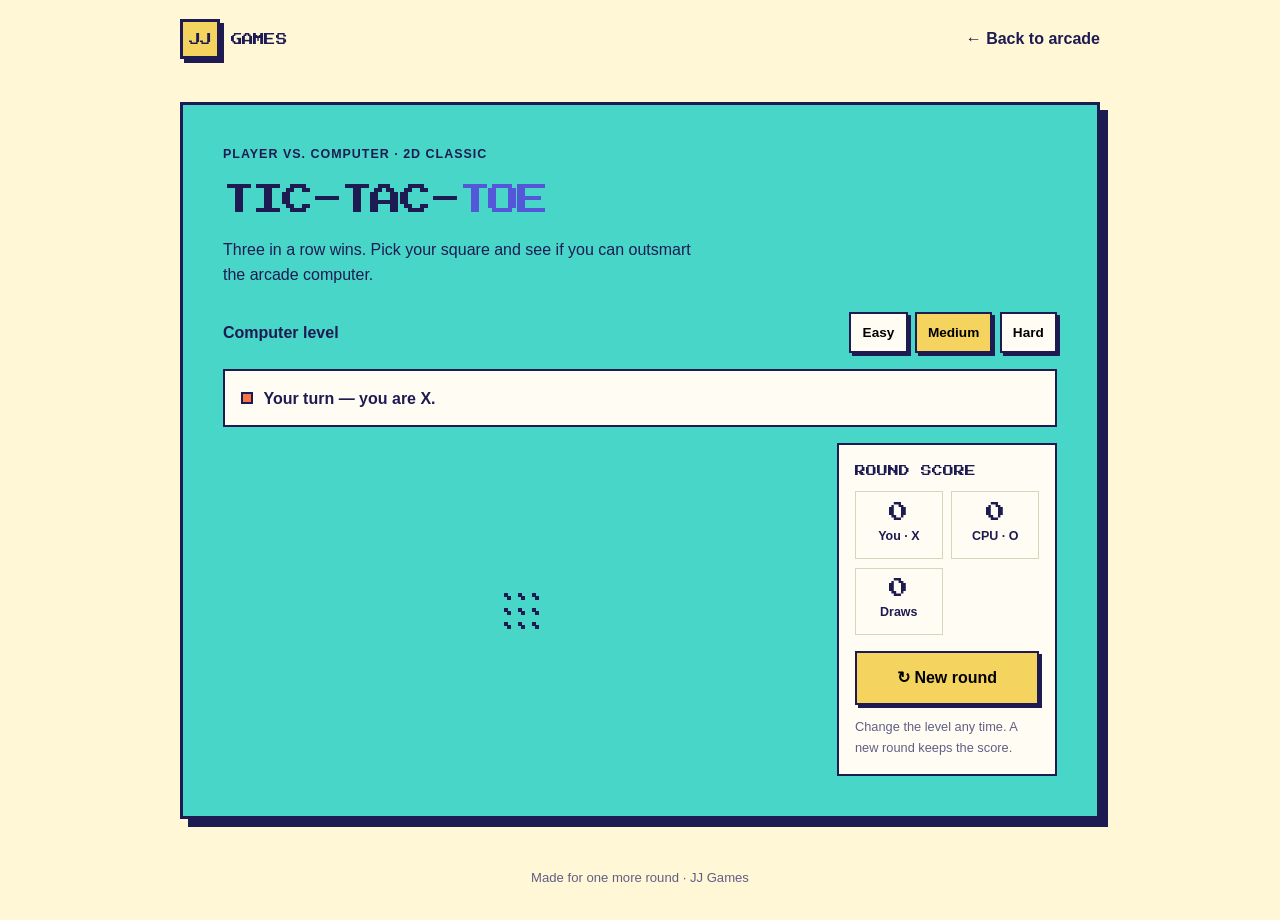
==== games/tic-tac-toe/index.html @ 486731b9 "Add responsive Tic-Tac-Toe arcade game" ====
<!doctype html>
<html lang="en">
<head>
  <meta charset="utf-8">
  <meta name="viewport" content="width=device-width, initial-scale=1">
  <meta name="theme-color" content="#1e1b52">
  <meta name="description" content="Play a round of Tic-Tac-Toe against the JJ Games arcade computer.">
  <title>Tic-Tac-Toe — JJ Games</title>
  <style>
    :root{color-scheme:light;--ink:#1e1b52;--blue:#5357d8;--pool:#47d6c8;--orange:#f47545;--yellow:#f4d35e;--screen:#fff7d6;--paper:#fffdf3;--muted:#615e86;--line:#d8d5bd;--display:"Press Start 2P","Courier New",monospace;--body:"Trebuchet MS","Segoe UI",sans-serif}
    *{box-sizing:border-box}body{margin:0;min-height:100vh;background:var(--screen);color:var(--ink);font:16px/1.6 var(--body)}
    a{color:inherit}button{font:inherit;cursor:pointer}button:focus-visible,a:focus-visible{outline:4px solid var(--orange);outline-offset:4px}
    .wrap{width:min(920px,calc(100% - 2rem));margin:auto}.topbar{display:flex;align-items:center;justify-content:space-between;gap:1rem;padding:1.2rem 0}
    .brand{display:flex;align-items:center;gap:.7rem;font: .72rem var(--display);text-decoration:none;letter-spacing:-.08em}.mark{display:grid;place-items:center;width:40px;height:40px;border:3px solid var(--ink);background:var(--yellow);box-shadow:4px 4px 0 var(--ink)}
    .back{font-weight:800;text-decoration:none}.back:hover{text-decoration:underline;text-underline-offset:.2em}
    main{padding:clamp(1.2rem,4vw,2.5rem);border:3px solid var(--ink);background:var(--pool);box-shadow:8px 8px 0 var(--ink);margin:1.5rem auto 3rem}
    .eyebrow{margin:0 0 .6rem;font-size:.78rem;font-weight:900;letter-spacing:.08em;text-transform:uppercase}
    h1{margin:0;font:clamp(1.25rem,4vw,2rem)/1.6 var(--display);letter-spacing:-.08em}h1 span{color:var(--blue)}
    .intro{margin:.65rem 0 1.5rem;max-width:55ch}
    .toolbar{display:flex;align-items:center;justify-content:space-between;gap:1rem;flex-wrap:wrap;margin-bottom:1rem}
    .difficulty{display:flex;gap:.45rem;flex-wrap:wrap}.difficulty button,.new-game,.cell{border:2px solid var(--ink);box-shadow:3px 3px 0 var(--ink)}
    .difficulty button{padding:.5rem .7rem;background:var(--paper);font-weight:800;font-size:.85rem}.difficulty button[aria-pressed=true]{background:var(--yellow)}
    .status{display:flex;align-items:center;gap:.65rem;min-height:58px;padding:.8rem 1rem;margin:0 0 1rem;border:2px solid var(--ink);background:var(--paper);font-weight:900}
    .status-dot{width:12px;height:12px;flex:0 0 auto;border:2px solid var(--ink);background:var(--orange)}.status[data-state=computer] .status-dot{background:var(--blue)}.status[data-state=over] .status-dot{background:var(--yellow)}
    .game-layout{display:grid;grid-template-columns:minmax(0,1fr) 220px;gap:1.25rem;align-items:start}
    .board{display:grid;grid-template-columns:repeat(3,1fr);gap:.65rem;max-width:510px;margin:auto}
    .cell{display:grid;place-items:center;aspect-ratio:1;min-width:0;padding:0;background:var(--paper);font:clamp(2rem,9vw,4.4rem)/1 var(--display);transition:transform .12s,background .12s}
    .cell:not(:disabled):hover{transform:translate(-2px,-2px);background:#fff1b0}.cell:disabled{cursor:default;opacity:1}
    .cell.x{color:var(--blue)}.cell.o{color:var(--orange)}.cell.winner{background:var(--yellow)}
    .side{padding:1rem;border:2px solid var(--ink);background:var(--paper)}.side h2{margin:0 0 .65rem;font: .68rem/1.8 var(--display)}
    .score{display:grid;grid-template-columns:1fr 1fr;gap:.55rem}.score-item{padding:.65rem;border:1.5px solid var(--line);text-align:center}.score-item strong{display:block;font:1.2rem var(--display)}.score-item span{font-size:.78rem;font-weight:800}
    .new-game{width:100%;margin-top:1rem;padding:.75rem .8rem;background:var(--yellow);font-weight:900}.new-game:hover{transform:translate(2px,2px);box-shadow:1px 1px 0 var(--ink)}
    .hint{margin:.8rem 0 0;color:var(--muted);font-size:.8rem}
    footer{padding:0 0 2rem;text-align:center;color:var(--muted);font-size:.82rem}
    @media(max-width:650px){.wrap{width:min(100% - 1.25rem,480px)}main{margin:1rem auto 2rem;padding:1.1rem}.game-layout{grid-template-columns:1fr}.side{display:grid;grid-template-columns:1fr auto;align-items:center;gap:.5rem 1rem}.side h2{grid-column:1/-1}.score{grid-column:1}.new-game{grid-column:2;grid-row:2;margin:0;min-width:125px}.hint{grid-column:1/-1}.board{width:100%;gap:.5rem}.cell{box-shadow:2px 2px 0 var(--ink)}}
    @media(prefers-reduced-motion:reduce){*,*::before,*::after{transition:none!important;scroll-behavior:auto!important}}
  </style>
  <link rel="preconnect" href="https://fonts.googleapis.com">
  <link rel="preconnect" href="https://fonts.gstatic.com" crossorigin>
  <link href="https://fonts.googleapis.com/css2?family=Press+Start+2P&display=swap" rel="stylesheet">
</head>
<body>
  <div class="wrap">
    <header class="topbar">
      <a class="brand" href="../../" aria-label="JJ Games home"><span class="mark" aria-hidden="true">JJ</span><span>GAMES</span></a>
      <a class="back" href="../../">← Back to arcade</a>
    </header>
    <main>
      <p class="eyebrow">Player vs. computer · 2D classic</p>
      <h1>TIC-TAC-<span>TOE</span></h1>
      <p class="intro">Three in a row wins. Pick your square and see if you can outsmart the arcade computer.</p>
      <div class="toolbar">
        <strong>Computer level</strong>
        <div class="difficulty" role="group" aria-label="Computer difficulty">
          <button type="button" data-level="easy" aria-pressed="false">Easy</button>
          <button type="button" data-level="medium" aria-pressed="true">Medium</button>
          <button type="button" data-level="hard" aria-pressed="false">Hard</button>
        </div>
      </div>
      <p class="status" id="status" data-state="player" role="status" aria-live="polite"><span class="status-dot" aria-hidden="true"></span><span id="status-text">Your turn — you are X.</span></p>
      <div class="game-layout">
        <div class="board" id="board" role="group" aria-label="Tic-Tac-Toe board">
          <button class="cell" type="button" data-cell="0" aria-label="Row 1, column 1, empty"></button>
          <button class="cell" type="button" data-cell="1" aria-label="Row 1, column 2, empty"></button>
          <button class="cell" type="button" data-cell="2" aria-label="Row 1, column 3, empty"></button>
          <button class="cell" type="button" data-cell="3" aria-label="Row 2, column 1, empty"></button>
          <button class="cell" type="button" data-cell="4" aria-label="Row 2, column 2, empty"></button>
          <button class="cell" type="button" data-cell="5" aria-label="Row 2, column 3, empty"></button>
          <button class="cell" type="button" data-cell="6" aria-label="Row 3, column 1, empty"></button>
          <button class="cell" type="button" data-cell="7" aria-label="Row 3, column 2, empty"></button>
          <button class="cell" type="button" data-cell="8" aria-label="Row 3, column 3, empty"></button>
        </div>
        <aside class="side" aria-label="Round score and controls">
          <h2>ROUND SCORE</h2>
          <div class="score">
            <div class="score-item"><strong id="player-score">0</strong><span>You · X</span></div>
            <div class="score-item"><strong id="computer-score">0</strong><span>CPU · O</span></div>
            <div class="score-item"><strong id="draw-score">0</strong><span>Draws</span></div>
          </div>
          <button class="new-game" id="new-game" type="button">↻ New round</button>
          <p class="hint">Change the level any time. A new round keeps the score.</p>
        </aside>
      </div>
    </main>
    <footer>Made for one more round · JJ Games</footer>
  </div>
  <script>
    (() => {
      const wins = [[0,1,2],[3,4,5],[6,7,8],[0,3,6],[1,4,7],[2,5,8],[0,4,8],[2,4,6]];
      const cells = [...document.querySelectorAll("[data-cell]")];
      const status = document.querySelector("#status");
      const statusText = document.querySelector("#status-text");
      const levelButtons = [...document.querySelectorAll("[data-level]")];
      const scores = {player:0,computer:0,draw:0};
      let board, level = "medium", finished, playerTurn, winningLine;
      const lineFor = (state, mark) => wins.find(line => line.every(i => state[i] === mark));
      const available = state => state.map((v,i) => v === "" ? i : -1).filter(i => i !== -1);

      function updateStatus(message, state) {
        statusText.textContent = message;
        status.dataset.state = state;
      }
      function updateScore() {
        document.querySelector("#player-score").textContent = scores.player;
        document.querySelector("#computer-score").textContent = scores.computer;
        document.querySelector("#draw-score").textContent = scores.draw;
      }
      function render() {
        cells.forEach((cell,i) => {
          const mark = board[i];
          cell.textContent = mark;
          cell.className = "cell" + (mark ? " " + mark.toLowerCase() : "") + (winningLine?.includes(i) ? " winner" : "");
          cell.disabled = Boolean(mark) || finished || !playerTurn;
          const row = Math.floor(i / 3) + 1, col = i % 3 + 1;
          cell.setAttribute("aria-label", `Row ${row}, column ${col}, ${mark || "empty"}${winningLine?.includes(i) ? ", winning square" : ""}`);
        });
      }
      function endRound(mark, line) {
        finished = true;
        winningLine = line || null;
        if (mark === "X") { scores.player++; updateStatus("You win! Nice three in a row.", "over"); }
        else if (mark === "O") { scores.computer++; updateStatus("Computer wins this round. Try again!", "over"); }
        else { scores.draw++; updateStatus("It's a draw! Play another round.", "over"); }
        updateScore(); render();
      }
      function play(index, mark) {
        if (finished || board[index] !== "") return false;
        board[index] = mark;
        const line = lineFor(board, mark);
        if (line) { endRound(mark, line); return true; }
        if (available(board).length === 0) { endRound(null, null); return true; }
        return false;
      }
      function winningMove(state, mark) {
        for (const i of available(state)) {
          const next = state.slice(); next[i] = mark;
          if (lineFor(next, mark)) return i;
        }
        return null;
      }
      function minimax(state, maximizing, depth) {
        if (lineFor(state,"O")) return {score:10-depth};
        if (lineFor(state,"X")) return {score:depth-10};
        const moves = available(state);
        if (!moves.length) return {score:0};
        let best = {score: maximizing ? -Infinity : Infinity, index: moves[0]};
        for (const i of moves) {
          state[i] = maximizing ? "O" : "X";
          const result = minimax(state, !maximizing, depth + 1);
          state[i] = "";
          if ((maximizing && result.score > best.score) || (!maximizing && result.score < best.score)) best = {score:result.score,index:i};
        }
        return best;
      }
      function computerChoice() {
        const moves = available(board);
        if (level === "easy") return moves[Math.floor(Math.random() * moves.length)];
        if (level === "medium") {
          const win = winningMove(board,"O"); if (win !== null) return win;
          const block = winningMove(board,"X"); if (block !== null) return block;
          if (moves.includes(4)) return 4;
          const corners = moves.filter(i => [0,2,6,8].includes(i));
          if (corners.length) return corners[Math.floor(Math.random()*corners.length)];
          return moves[Math.floor(Math.random()*moves.length)];
        }
        return minimax(board.slice(),true,0).index;
      }
      function computerTurn() {
        if (finished) return;
        playerTurn = false;
        updateStatus("Computer is thinking…", "computer");
        render();
        window.setTimeout(() => {
          if (finished) return;
          const choice = computerChoice();
          play(choice,"O");
          if (!finished) {
            playerTurn = true;
            updateStatus("Your turn — you are X.", "player");
            render();
          }
        }, 320);
      }
      function newRound() {
        board = Array(9).fill("");
        finished = false; playerTurn = true; winningLine = null;
        updateStatus("Your turn — you are X.", "player");
        render();
      }
      cells.forEach((cell,i) => cell.addEventListener("click", () => {
        if (!playerTurn || finished || board[i] !== "") return;
        const ended = play(i,"X");
        if (!ended) computerTurn();
      }));
      levelButtons.forEach(button => button.addEventListener("click", () => {
        level = button.dataset.level;
        levelButtons.forEach(item => item.setAttribute("aria-pressed",String(item === button)));
        newRound();
      }));
      document.querySelector("#new-game").addEventListener("click",newRound);
      updateScore(); newRound();
    })();
  </script>
</body>
</html>
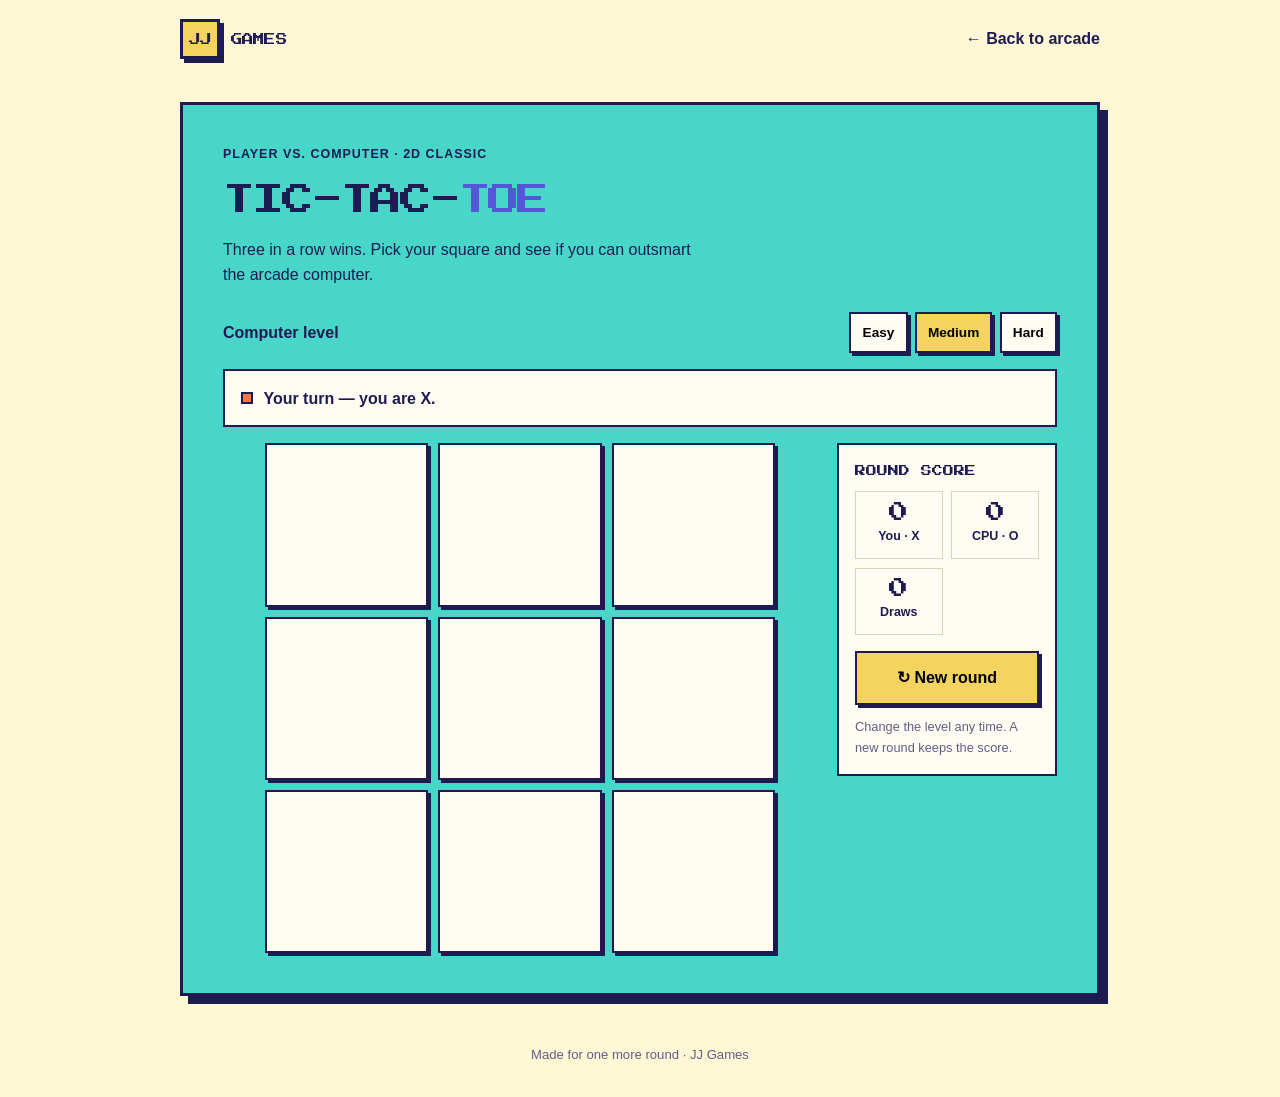
==== commit bccbb201: "Fix responsive Tic-Tac-Toe board sizing" ====
--- a/games/tic-tac-toe/index.html
+++ b/games/tic-tac-toe/index.html
@@ -23,8 +23,8 @@
     .status{display:flex;align-items:center;gap:.65rem;min-height:58px;padding:.8rem 1rem;margin:0 0 1rem;border:2px solid var(--ink);background:var(--paper);font-weight:900}
     .status-dot{width:12px;height:12px;flex:0 0 auto;border:2px solid var(--ink);background:var(--orange)}.status[data-state=computer] .status-dot{background:var(--blue)}.status[data-state=over] .status-dot{background:var(--yellow)}
     .game-layout{display:grid;grid-template-columns:minmax(0,1fr) 220px;gap:1.25rem;align-items:start}
-    .board{display:grid;grid-template-columns:repeat(3,1fr);gap:.65rem;max-width:510px;margin:auto}
-    .cell{display:grid;place-items:center;aspect-ratio:1;min-width:0;padding:0;background:var(--paper);font:clamp(2rem,9vw,4.4rem)/1 var(--display);transition:transform .12s,background .12s}
+    .board{display:grid;width:100%;grid-template-columns:repeat(3,minmax(0,1fr));gap:.65rem;max-width:510px;margin:auto}
+    .cell{display:grid;width:100%;min-width:0;place-items:center;aspect-ratio:1;padding:0;background:var(--paper);font:clamp(2rem,9vw,4.4rem)/1 var(--display);transition:transform .12s,background .12s}
     .cell:not(:disabled):hover{transform:translate(-2px,-2px);background:#fff1b0}.cell:disabled{cursor:default;opacity:1}
     .cell.x{color:var(--blue)}.cell.o{color:var(--orange)}.cell.winner{background:var(--yellow)}
     .side{padding:1rem;border:2px solid var(--ink);background:var(--paper)}.side h2{margin:0 0 .65rem;font: .68rem/1.8 var(--display)}
